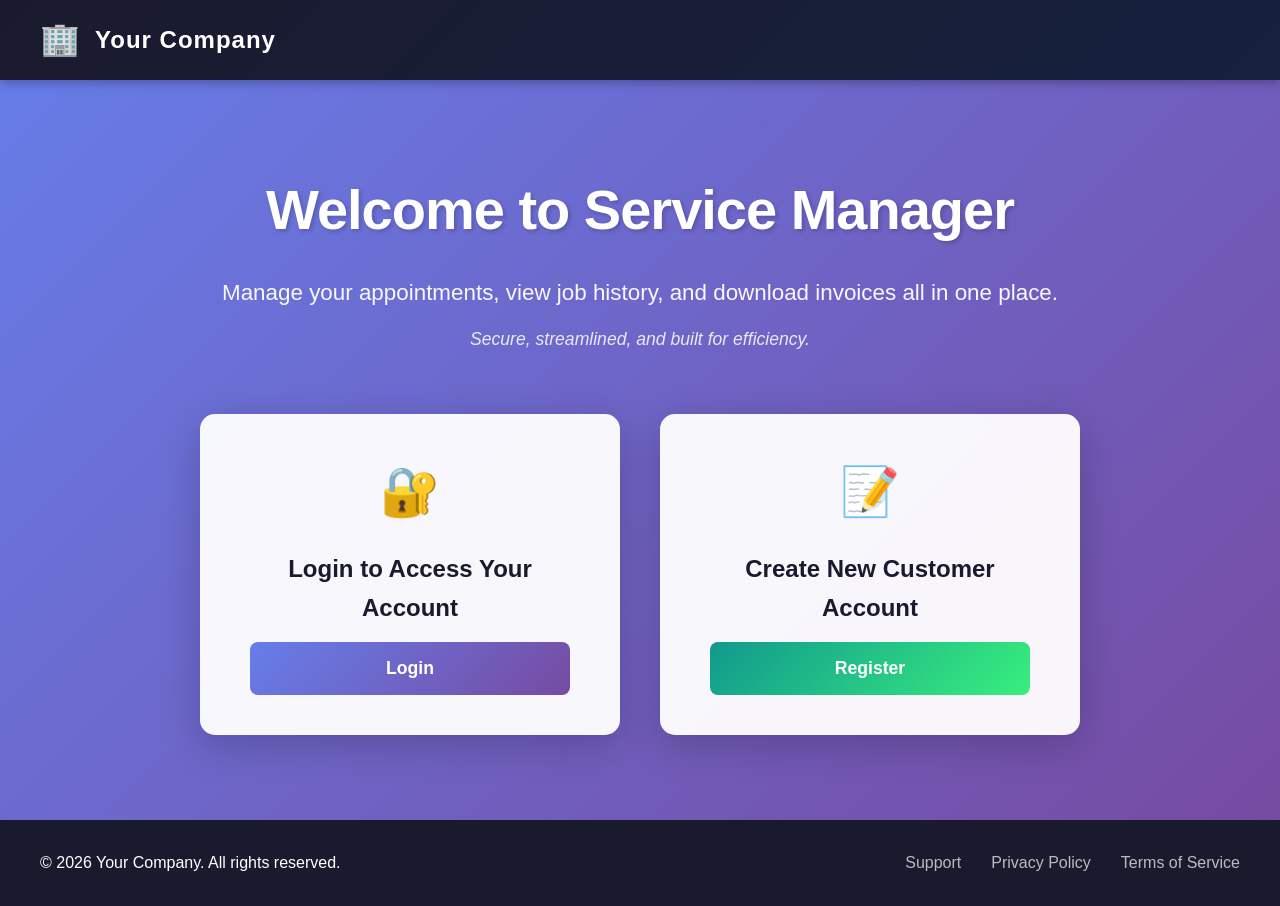
==== public/index.html @ 177a4649 "Added a landing page, login, register and customer dashboard. Updated some backend typos" ====
<!-- index.html - Public Landing Page (Desktop Only) -->
<!DOCTYPE html>
<html lang="en">
<head>
    <meta charset="UTF-8">
    <title>Service Manager</title>
    <link rel="stylesheet" href="css/styles.css">
</head>
<body>
    <!-- Top Navigation Bar -->
    <nav class="navbar">
        <div class="container navbar-content">
            <div class="logo">
                <span class="logo-icon">🏢</span>
                <span class="logo-text">Your Company</span>
            </div>
        </div>
    </nav>

    <!-- Main Hero Section -->
    <section class="hero">
        <div class="container hero-content">
            <div class="hero-text">
                <h1>Welcome to Service Manager</h1>
                <p class="hero-subtitle">Manage your appointments, view job history, and download invoices all in one place.</p>
                <p class="hero-description">Secure, streamlined, and built for efficiency.</p>
            </div>
            
            <div class="hero-actions">
                <!-- Single Login Button -->
                <div class="action-card login-card">
                    <div class="card-icon">🔐</div>
                    <h3>Login to Access Your Account</h3>
                    <button id="loginBtn" class="btn btn-primary btn-large">
                        Login
                    </button>
                </div>
                
                <!-- Registration Card -->
                <div class="action-card register-card">
                    <div class="card-icon">📝</div>
                    <h3>Create New Customer Account</h3>
                    <button id="registerBtn" class="btn btn-secondary btn-large">
                        Register
                    </button>
                </div>
            </div>
        </div>
    </section>

    <!-- Footer -->
    <footer class="footer">
        <div class="container footer-content">
            <p>&copy; 2026 Your Company. All rights reserved.</p>
            <div class="footer-links">
                <a href="#">Support</a>
                <a href="#">Privacy Policy</a>
                <a href="#">Terms of Service</a>
            </div>
        </div>
    </footer>

    <!-- JavaScript for Interactions -->
    <script src="js/app.js"></script>
</body>
</html>
---- public/css/styles.css ----
/* styles.css - Desktop-Only Design */

/* Reset & Base Styles */
* {
    margin: 0;
    padding: 0;
    box-sizing: border-box;
}

body {
    font-family: 'Segoe UI', Tahoma, Geneva, Verdana, sans-serif;
    line-height: 1.6;
    color: #333;
    background-color: #f5f5f7;
    /* Desktop only - min-width enforced */
    min-width: 1280px;
}

.container {
    max-width: 1400px;
    margin: 0 auto;
    padding: 0 40px;
}

/* Navbar Styles */
.navbar {
    background: linear-gradient(135deg, #1a1a2e 0%, #16213e 100%);
    height: 80px;
    position: fixed;
    top: 0;
    width: 100%;
    z-index: 1000;
    box-shadow: 0 2px 10px rgba(0, 0, 0, 0.3);
}

.navbar-content {
    display: flex;
    justify-content: space-between;
    align-items: center;
    height: 100%;
}

.logo {
    display: flex;
    align-items: center;
    gap: 15px;
}

.logo-icon {
    font-size: 2rem;
}

.logo-text {
    color: white;
    font-size: 1.5rem;
    font-weight: bold;
    letter-spacing: 1px;
}

.nav-actions {
    display: flex;
    gap: 30px;
}

.nav-link {
    color: white;
    text-decoration: none;
    font-size: 1rem;
    font-weight: 500;
    padding: 10px 20px;
    border-radius: 5px;
    transition: all 0.3s ease;
}

.nav-link:hover {
    background-color: rgba(255, 255, 255, 0.1);
    transform: translateY(-2px);
}

/* Hero Section */
.hero {
    background: linear-gradient(135deg, #667eea 0%, #764ba2 100%);
    min-height: calc(100vh - 80px);
    padding-top: 80px;
    display: flex;
    align-items: center;
    justify-content: center;
}

.hero-content {
    display: flex;
    flex-direction: column;
    gap: 60px;
    padding: 60px 0;
}

.hero-text {
    text-align: center;
    color: white;
}

.hero-text h1 {
    font-size: 3.5rem;
    margin-bottom: 20px;
    font-weight: 700;
    letter-spacing: -1px;
    text-shadow: 2px 2px 4px rgba(0, 0, 0, 0.2);
}

.hero-subtitle {
    font-size: 1.4rem;
    opacity: 0.95;
    margin-bottom: 15px;
}

.hero-description {
    font-size: 1.1rem;
    opacity: 0.85;
    font-style: italic;
}

/* Action Cards */
.hero-actions {
    display: flex;
    justify-content: center;
    gap: 40px;
    flex-wrap: wrap;
}

.action-card {
    background: rgba(255, 255, 255, 0.95);
    border-radius: 15px;
    padding: 40px 50px;
    width: 420px;
    text-align: center;
    box-shadow: 0 10px 40px rgba(0, 0, 0, 0.2);
    backdrop-filter: blur(10px);
    transition: transform 0.3s ease, box-shadow 0.3s ease;
}

.action-card:hover {
    transform: translateY(-5px);
    box-shadow: 0 15px 50px rgba(0, 0, 0, 0.3);
}

.card-icon {
    font-size: 3rem;
    margin-bottom: 20px;
}

.action-card h3 {
    color: #1a1a2e;
    font-size: 1.5rem;
    margin-bottom: 15px;
    font-weight: 600;
}

.card-description {
    color: #555;
    font-size: 1rem;
    margin-bottom: 25px;
    line-height: 1.6;
}

/* Buttons */
.btn {
    padding: 16px 40px;
    border: none;
    border-radius: 8px;
    cursor: pointer;
    font-size: 1.1rem;
    font-weight: 600;
    transition: all 0.3s ease;
}

.btn-large {
    width: 100%;
}

.btn-primary {
    background: linear-gradient(135deg, #667eea 0%, #764ba2 100%);
    color: white;
}

.btn-primary:hover {
    background: linear-gradient(135deg, #764ba2 0%, #667eea 100%);
    transform: translateY(-2px);
    box-shadow: 0 5px 15px rgba(102, 126, 234, 0.4);
}

.btn-secondary {
    background: linear-gradient(135deg, #11998e 0%, #38ef7d 100%);
    color: white;
}

.btn-secondary:hover {
    background: linear-gradient(135deg, #38ef7d 0%, #11998e 100%);
    transform: translateY(-2px);
    box-shadow: 0 5px 15px rgba(56, 239, 125, 0.4);
}

/* Footer */
.footer {
    background: #1a1a2e;
    color: white;
    padding: 30px 0;
}

.footer-content {
    display: flex;
    justify-content: space-between;
    align-items: center;
}

.footer-links {
    display: flex;
    gap: 30px;
}

.footer-links a {
    color: rgba(255, 255, 255, 0.7);
    text-decoration: none;
    transition: color 0.3s ease;
}

.footer-links a:hover {
    color: white;
}

/* Role Info Text */
.role-info {
    background: rgba(255, 255, 255, 0.15);
    padding: 8px 15px;
    border-radius: 5px;
    font-size: 0.9rem;
    margin-top: 15px;
    display: inline-block;
}
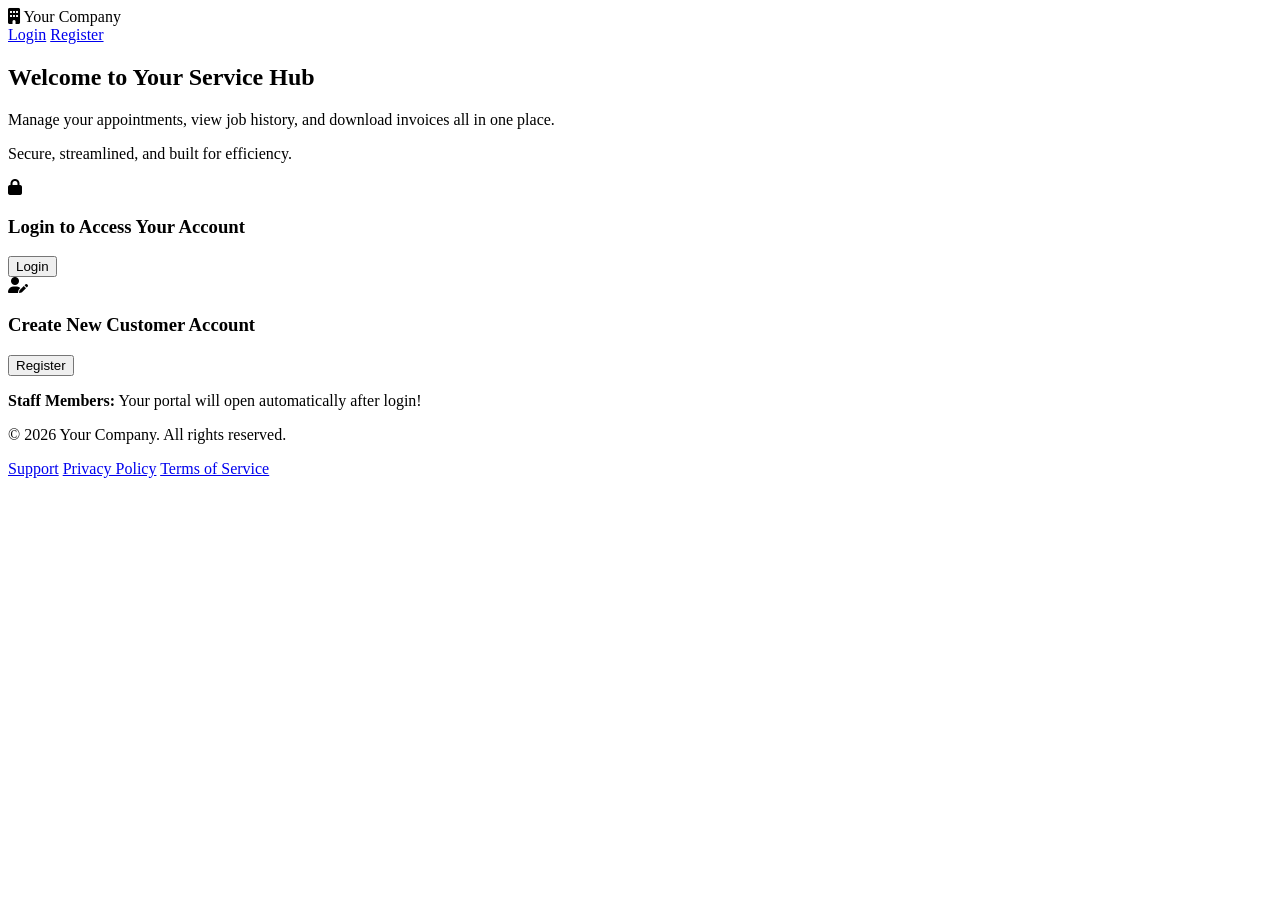
==== commit 345cc805: "Updated Landing, login, register pages. Updated customer dashboard." ====
--- a/public/index.html
+++ b/public/index.html
@@ -1,49 +1,64 @@
-<!-- index.html - Public Landing Page (Desktop Only) -->
+<!-- public/index.html -->
 <!DOCTYPE html>
 <html lang="en">
 <head>
     <meta charset="UTF-8">
-    <title>Service Manager</title>
-    <link rel="stylesheet" href="css/styles.css">
+    <meta name="viewport" content="width=device-width, initial-scale=1.0">
+    <title>Your Service Portal</title>
+    
+    <!-- Font Awesome CDN -->
+    <link rel="stylesheet" href="https://cdnjs.cloudflare.com/ajax/libs/font-awesome/6.4.0/css/all.min.css">
+    
+    <!-- Styles -->
+    <link rel="stylesheet" href="/css/styles.css">
 </head>
 <body>
     <!-- Top Navigation Bar -->
     <nav class="navbar">
-        <div class="container navbar-content">
+        <div class="navbar-content">
             <div class="logo">
-                <span class="logo-icon">🏢</span>
+                <i class="fa-solid fa-building logo-icon-fa"></i>
                 <span class="logo-text">Your Company</span>
+            </div>
+            <div class="nav-links">
+                <a href="/login.html" class="nav-link">Login</a>
+                <a href="/register.html" class="nav-link">Register</a>
             </div>
         </div>
     </nav>
 
     <!-- Main Hero Section -->
-    <section class="hero">
-        <div class="container hero-content">
+    <section class="hero-section">
+        <div class="hero-content">
             <div class="hero-text">
-                <h1>Welcome to Service Manager</h1>
+                <h1>Welcome to Your Service Hub</h1>
                 <p class="hero-subtitle">Manage your appointments, view job history, and download invoices all in one place.</p>
                 <p class="hero-description">Secure, streamlined, and built for efficiency.</p>
             </div>
             
             <div class="hero-actions">
-                <!-- Single Login Button -->
+                <!-- Login Card -->
                 <div class="action-card login-card">
-                    <div class="card-icon">🔐</div>
+                    <div class="card-icon-wrapper"><i class="fa-solid fa-lock"></i></div>
                     <h3>Login to Access Your Account</h3>
-                    <button id="loginBtn" class="btn btn-primary btn-large">
+                    <button onclick="window.location.href='/login.html'" class="btn btn-login">
                         Login
                     </button>
                 </div>
                 
-                <!-- Registration Card -->
+                <!-- Register Card -->
                 <div class="action-card register-card">
-                    <div class="card-icon">📝</div>
+                    <div class="card-icon-wrapper"><i class="fa-solid fa-user-pen"></i></div>
                     <h3>Create New Customer Account</h3>
-                    <button id="registerBtn" class="btn btn-secondary btn-large">
+                    <button onclick="window.location.href='/register.html'" class="btn btn-register">
                         Register
                     </button>
                 </div>
+            </div>
+
+            <!-- Staff Info -->
+            <div class="staff-info">
+                <p><strong>Staff Members:</strong> Your portal will open automatically after login!</p>
             </div>
         </div>
     </section>
@@ -59,8 +74,5 @@
             </div>
         </div>
     </footer>
-
-    <!-- JavaScript for Interactions -->
-    <script src="js/app.js"></script>
 </body>
 </html>
